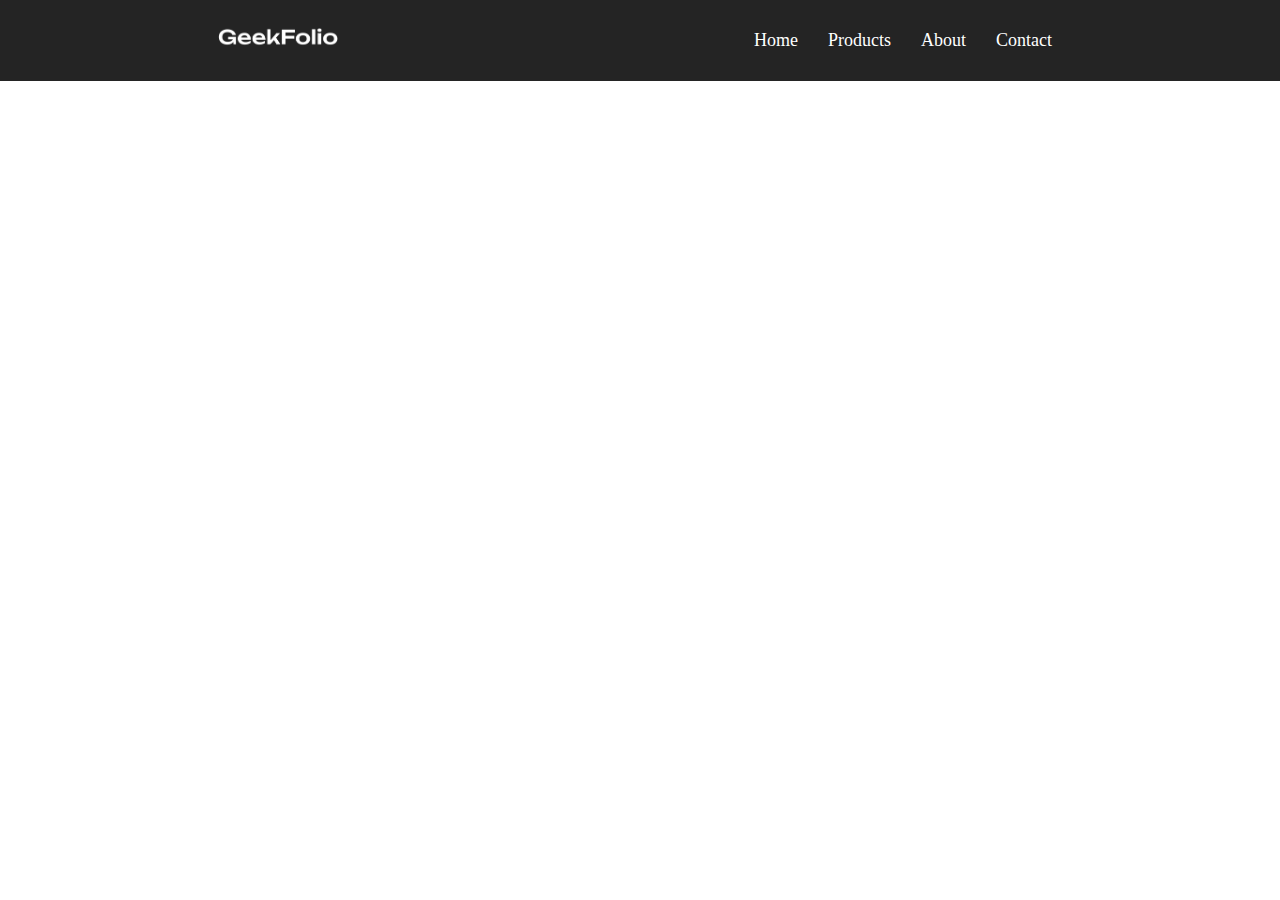
==== index.html @ bf06fa4e "menubar" ====
<!DOCTYPE html>
<html lang="en">
<head>
    <meta charset="UTF-8">
    <meta name="viewport" content="width=device-width, initial-scale=1.0">
    <title>Digital Products</title>
    <link rel="stylesheet" href="style.css">
</head>
<body>
    <head>
        <nav>
            <div class="menu-container">
                <div class="logo">
                    <img class="logo-photo" src="./logo/logo-light.png" alt="">
                </div>
                <div class="menus">
                    <li class="item">Home</li>
                    <li class="item">Products</li>
                    <li class="item">About</li>
                    <li class="item">Contact</li>
                </div>
            </div>
        </nav>
    </head>
    <main>

    </main>
    <footer>

    </footer>
</body>
</html>
---- style.css ----
*{
    margin: 0;
    padding: 0;
}
.menu-container{
    background-color: rgb(36, 36, 36);
    padding: 20px;
    color: white;
    list-style: none;
    display: flex;
    align-items: center;
    justify-content: space-around;
}
.logo-photo{
    width: 120px;
}
.menus{
    display: flex;
}
.item{
    margin-left: 10px;
    padding: 10px;
    font-size: 18px;
}
.item:hover{
    color: chocolate;
    cursor: pointer;
}
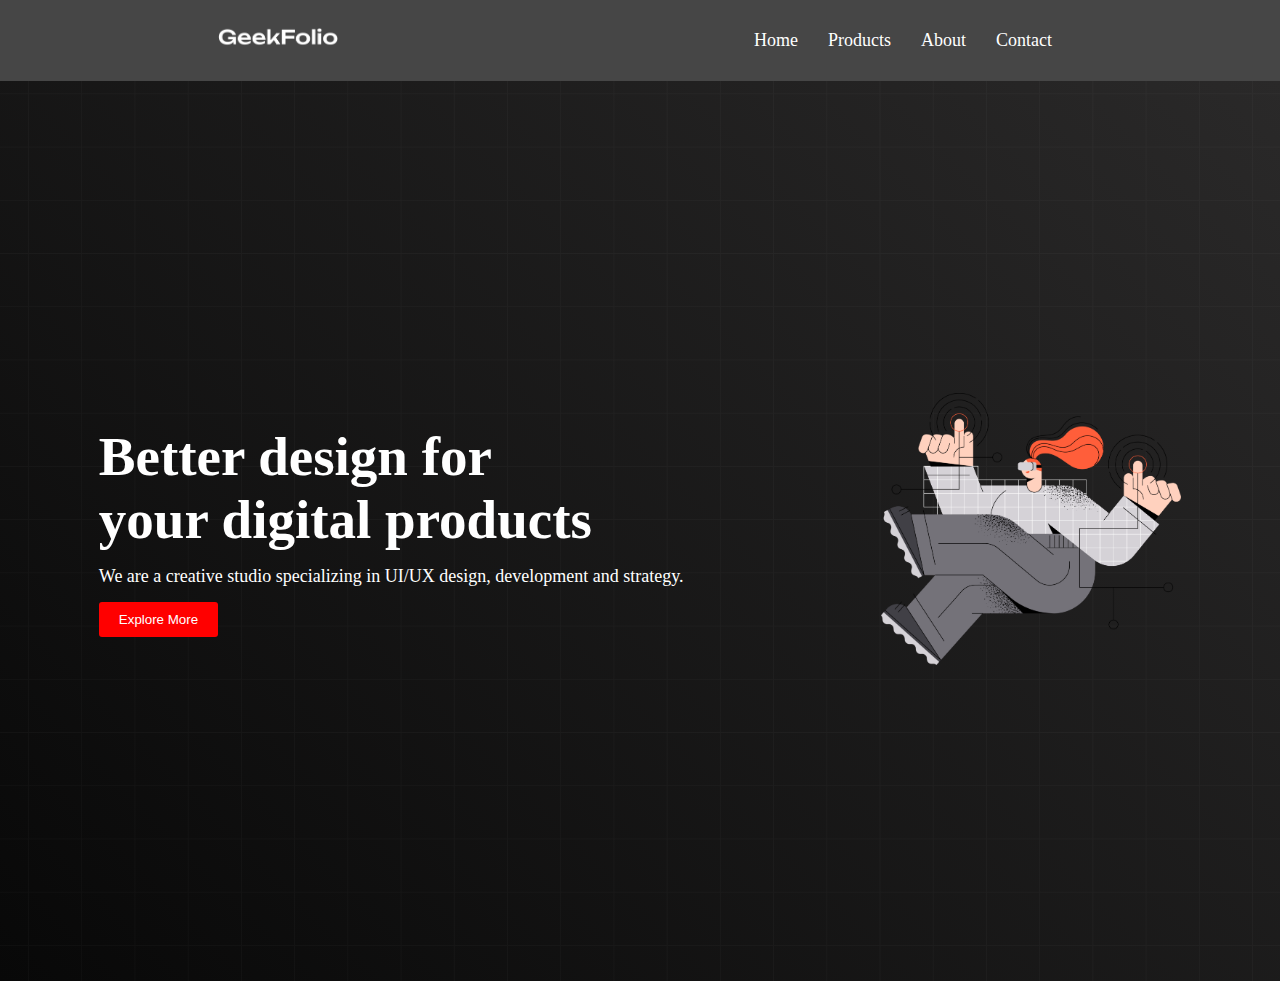
==== commit c38538bc: "banner section" ====
--- a/index.html
+++ b/index.html
@@ -7,7 +7,8 @@
     <link rel="stylesheet" href="style.css">
 </head>
 <body>
-    <head>
+    <!-- This is navbar section. -->
+    <header>
         <nav>
             <div class="menu-container">
                 <div class="logo">
@@ -21,8 +22,22 @@
                 </div>
             </div>
         </nav>
-    </head>
+    </header>
     <main>
+        <!-- this is banner section. -->
+        <section>
+            <div class="banner-container">
+                <div class="banner-text">
+                    <h1 class="title">Better design for <br>
+                        your digital products</h1>
+                    <p class="description">We are a creative studio specializing in UI/UX design, development and strategy.</p>
+                    <button class="btn">Explore More</button>
+                </div>
+                <div class="banner-photo">
+                    <img class="banner-img" src="./images/banner.png" alt="">
+                </div>
+            </div>
+        </section>
 
     </main>
     <footer>
--- a/style.css
+++ b/style.css
@@ -3,7 +3,7 @@
     padding: 0;
 }
 .menu-container{
-    background-color: rgb(36, 36, 36);
+    background-color: rgb(70, 70, 70);
     padding: 20px;
     color: white;
     list-style: none;
@@ -25,4 +25,37 @@
 .item:hover{
     color: chocolate;
     cursor: pointer;
+}
+.banner-container{
+    display: flex;
+    align-items: center;
+    justify-content: space-around;
+    height: 100vh;
+    background-image: url('./images/background.png'), linear-gradient(45deg, rgb(8, 8, 8),rgb(42, 41, 41));
+    color: white;
+    background-position: center;
+    background-size: cover;
+    background-repeat: no-repeat;
+}
+.banner-img{
+    width: 300px;
+}
+.title{
+    font-size: 55px;
+    font-weight: bold;
+}
+.description{
+    font-size: 18px;
+    margin: 15px 0;
+}
+.btn{
+    padding: 10px 20px;
+    background-color: red;
+    color: white;
+    border: none;
+    border-radius: 3px;
+}
+.btn:hover{
+    background-color: green;
+    cursor: pointer;
 }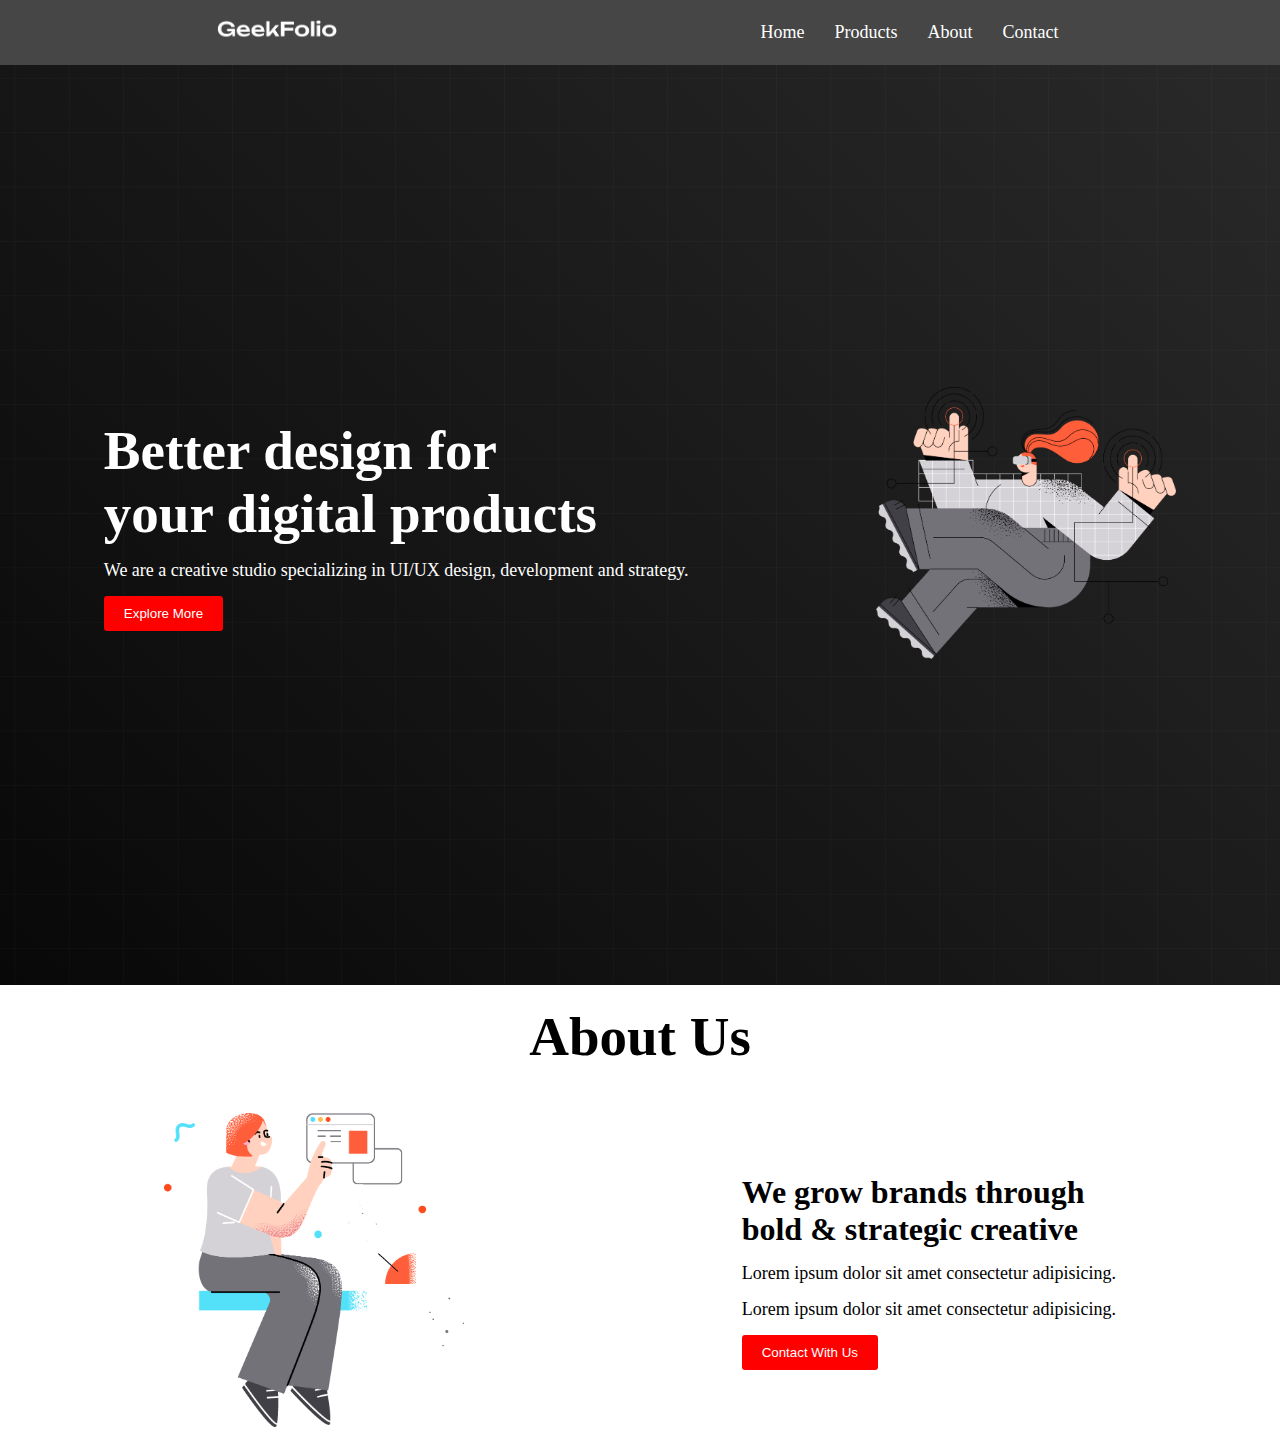
==== commit a271fb2d: "about us section" ====
--- a/index.html
+++ b/index.html
@@ -38,7 +38,22 @@
                 </div>
             </div>
         </section>
-
+        <!-- This is About US section. -->
+        <section>
+            <h1 class="title about-title">About Us</h1>
+            <div class="about-container">
+                <div class="about-tex">
+                    <h1>We grow brands through <br>
+                        bold & strategic creative</h1>
+                    <p class="description">Lorem ipsum dolor sit amet consectetur adipisicing.</p>
+                    <p class="description">Lorem ipsum dolor sit amet consectetur adipisicing.</p>
+                    <button class="btn">Contact With Us</button>
+                </div>
+                <div class="about-photo">
+                    <img class="banner-img" src="./images/section.png" alt="">
+                </div>
+            </div>
+        </section>
     </main>
     <footer>
 
--- a/style.css
+++ b/style.css
@@ -4,7 +4,7 @@
 }
 .menu-container{
     background-color: rgb(70, 70, 70);
-    padding: 20px;
+    padding: 12px;
     color: white;
     list-style: none;
     display: flex;
@@ -13,6 +13,7 @@
 }
 .logo-photo{
     width: 120px;
+    padding: 5px;
 }
 .menus{
     display: flex;
@@ -36,6 +37,7 @@
     background-position: center;
     background-size: cover;
     background-repeat: no-repeat;
+    padding: 10px;
 }
 .banner-img{
     width: 300px;
@@ -58,4 +60,16 @@
 .btn:hover{
     background-color: green;
     cursor: pointer;
+}
+.about-container{
+    display: flex;
+    flex-direction: row-reverse;
+    align-items: center;
+    justify-content: space-around;
+    margin-top: 20px;
+    padding: 25px;
+}
+.about-title{
+    text-align: center;
+    padding-top: 20px;
 }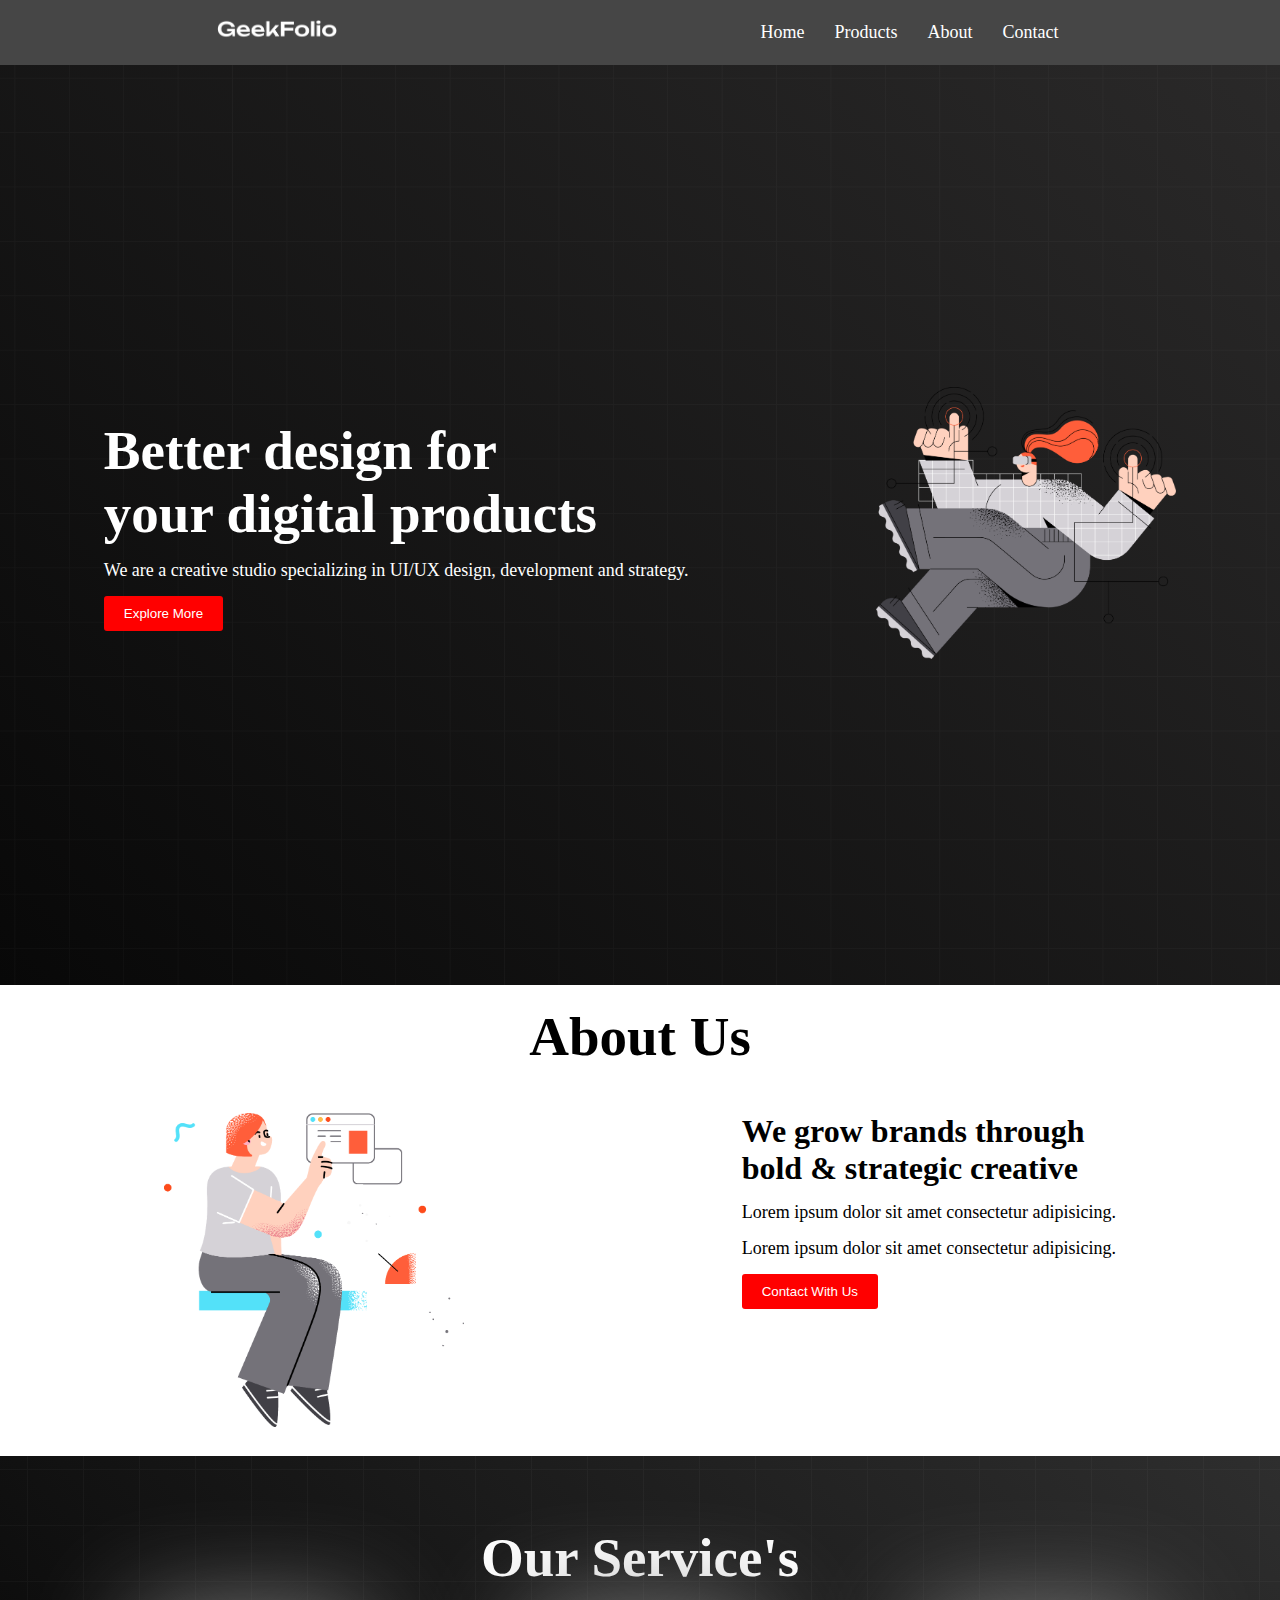
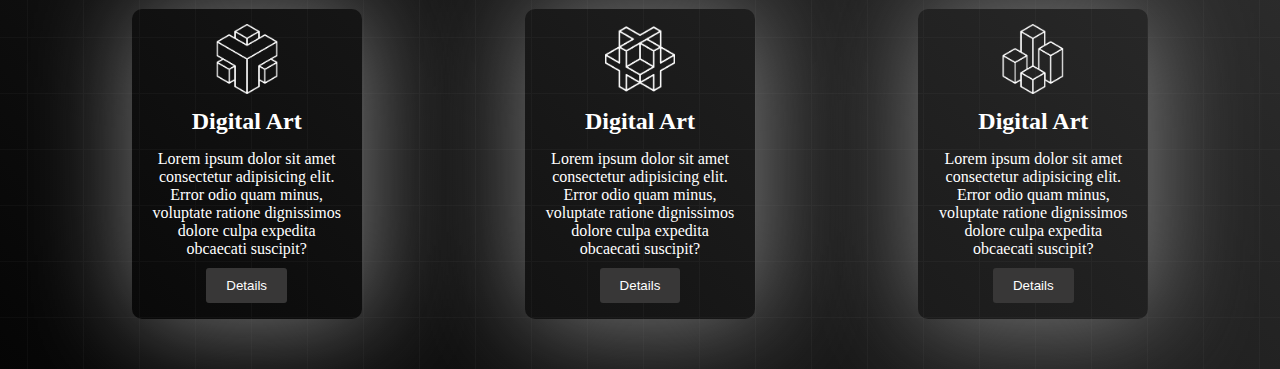
==== commit bb18e3ab: "service section" ====
--- a/index.html
+++ b/index.html
@@ -54,6 +54,32 @@
                 </div>
             </div>
         </section>
+        <!-- This is service section. -->
+        <section>
+            <div class="service-container">
+                <h1 class="title about-title"> Our Service's</h1>
+                <div class="box-container">
+                    <div class="box">
+                        <img class="icon" src="./icon/0.png" alt="">
+                        <h2 class="box-title">Digital Art</h2>
+                        <p class="box-description">Lorem ipsum dolor sit amet consectetur adipisicing elit. Error odio quam minus, voluptate ratione dignissimos dolore culpa expedita obcaecati suscipit?</p>
+                        <button class="btn box-btn">Details</button>
+                    </div>
+                    <div class="box">
+                        <img class="icon" src="./icon/1.png" alt="">
+                        <h2 class="box-title">Digital Art</h2>
+                        <p class="box-description">Lorem ipsum dolor sit amet consectetur adipisicing elit. Error odio quam minus, voluptate ratione dignissimos dolore culpa expedita obcaecati suscipit?</p>
+                        <button class="btn box-btn">Details</button>
+                    </div>
+                    <div class="box">
+                        <img class="icon" src="./icon/2.png" alt="">
+                        <h2 class="box-title">Digital Art</h2>
+                        <p class="box-description">Lorem ipsum dolor sit amet consectetur adipisicing elit. Error odio quam minus, voluptate ratione dignissimos dolore culpa expedita obcaecati suscipit?</p>
+                        <button class="btn box-btn">Details</button>
+                    </div>
+                </div>
+            </div>
+        </section>
     </main>
     <footer>
 
--- a/style.css
+++ b/style.css
@@ -64,7 +64,6 @@
 .about-container{
     display: flex;
     flex-direction: row-reverse;
-    align-items: center;
     justify-content: space-around;
     margin-top: 20px;
     padding: 25px;
@@ -72,4 +71,35 @@
 .about-title{
     text-align: center;
     padding-top: 20px;
+}
+.service-container{
+    background-image: url('./images/background.png'), linear-gradient(45deg, rgb(5, 5, 5), #2e2e2e);
+    color: white;
+    padding: 50px;
+}
+.box-container{
+    display: flex;
+    justify-content: space-around;
+    margin-top: 20px;
+}
+.box{
+    width: 200px;
+    height: 280px;
+    padding: 15px;
+    text-align: center;
+    box-shadow: 4px 2px 105px gray;
+    border-radius: 10px;
+}
+.icon{
+    width: 70px;
+}
+.box-btn{
+    background-color: #383737;
+    margin-top: 5px;
+}
+.box-title{
+    padding: 10px;
+}
+.box-description{
+    padding: 5px;
 }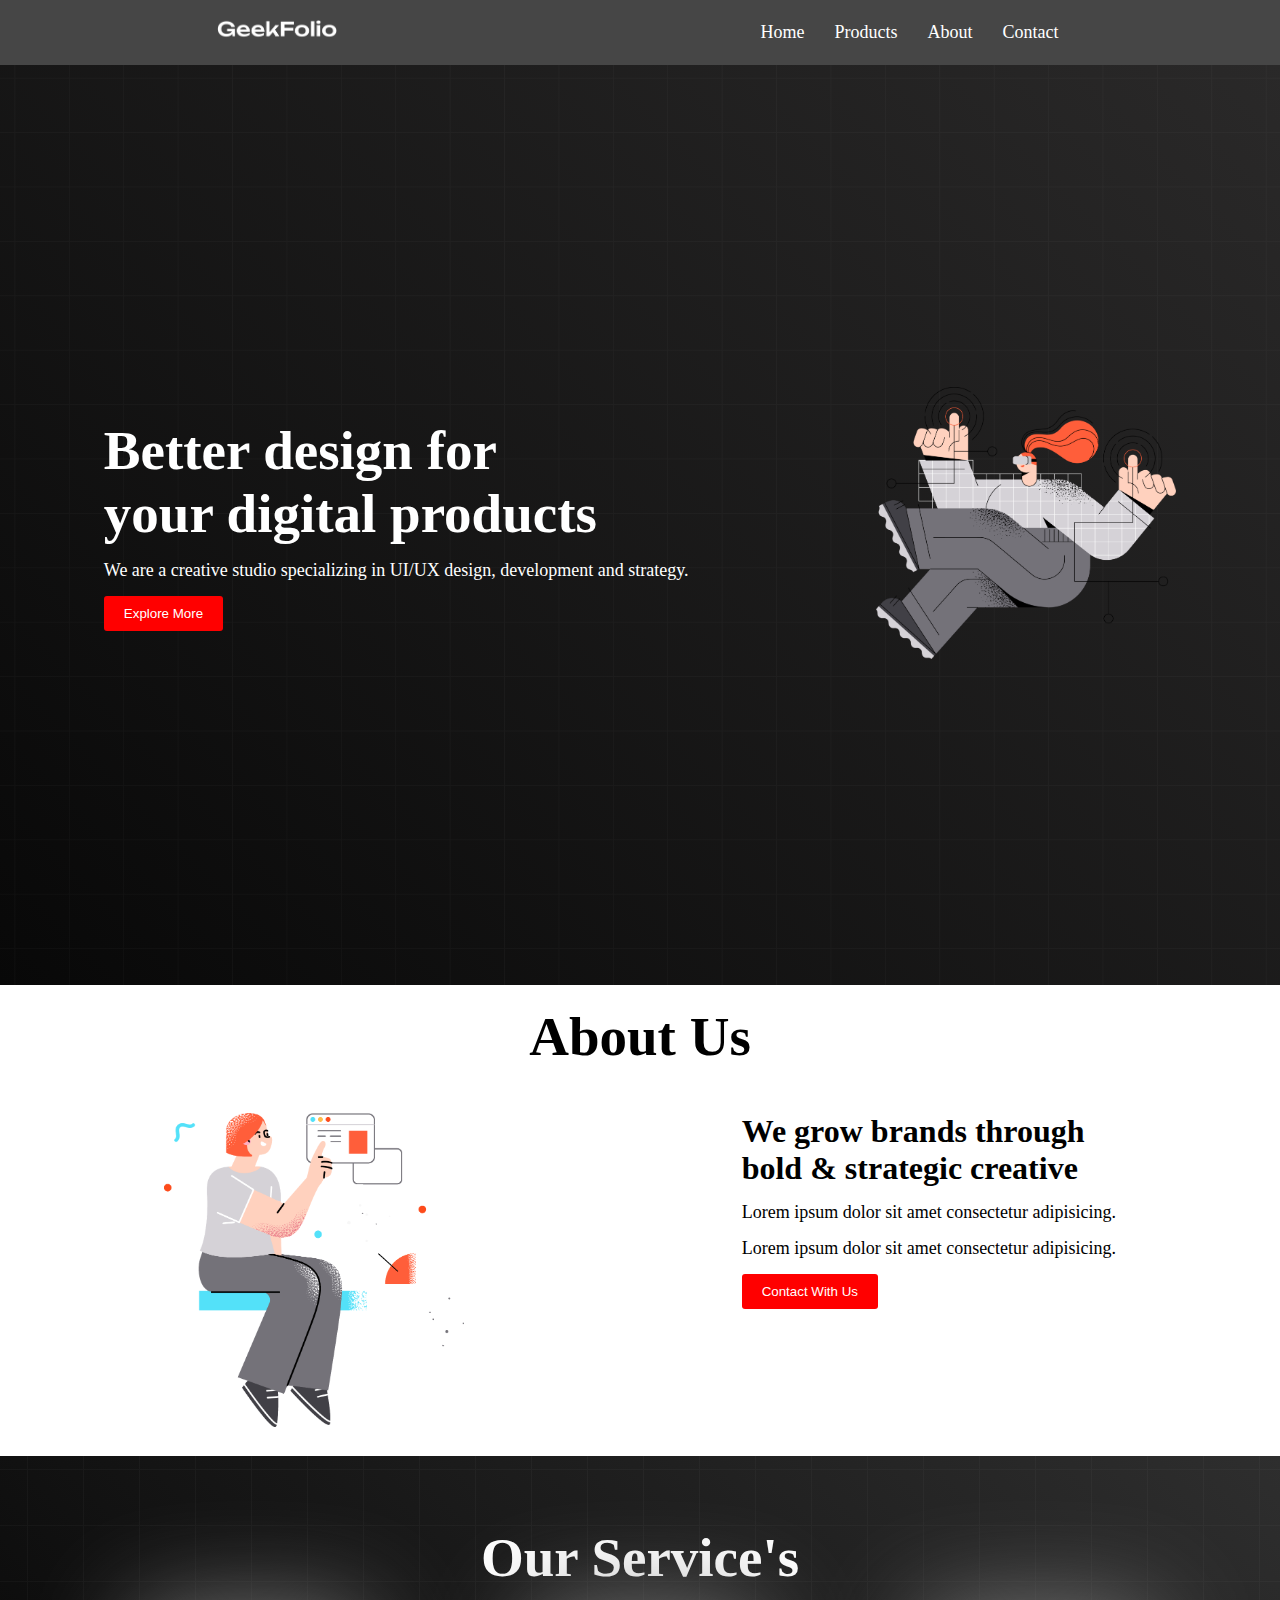
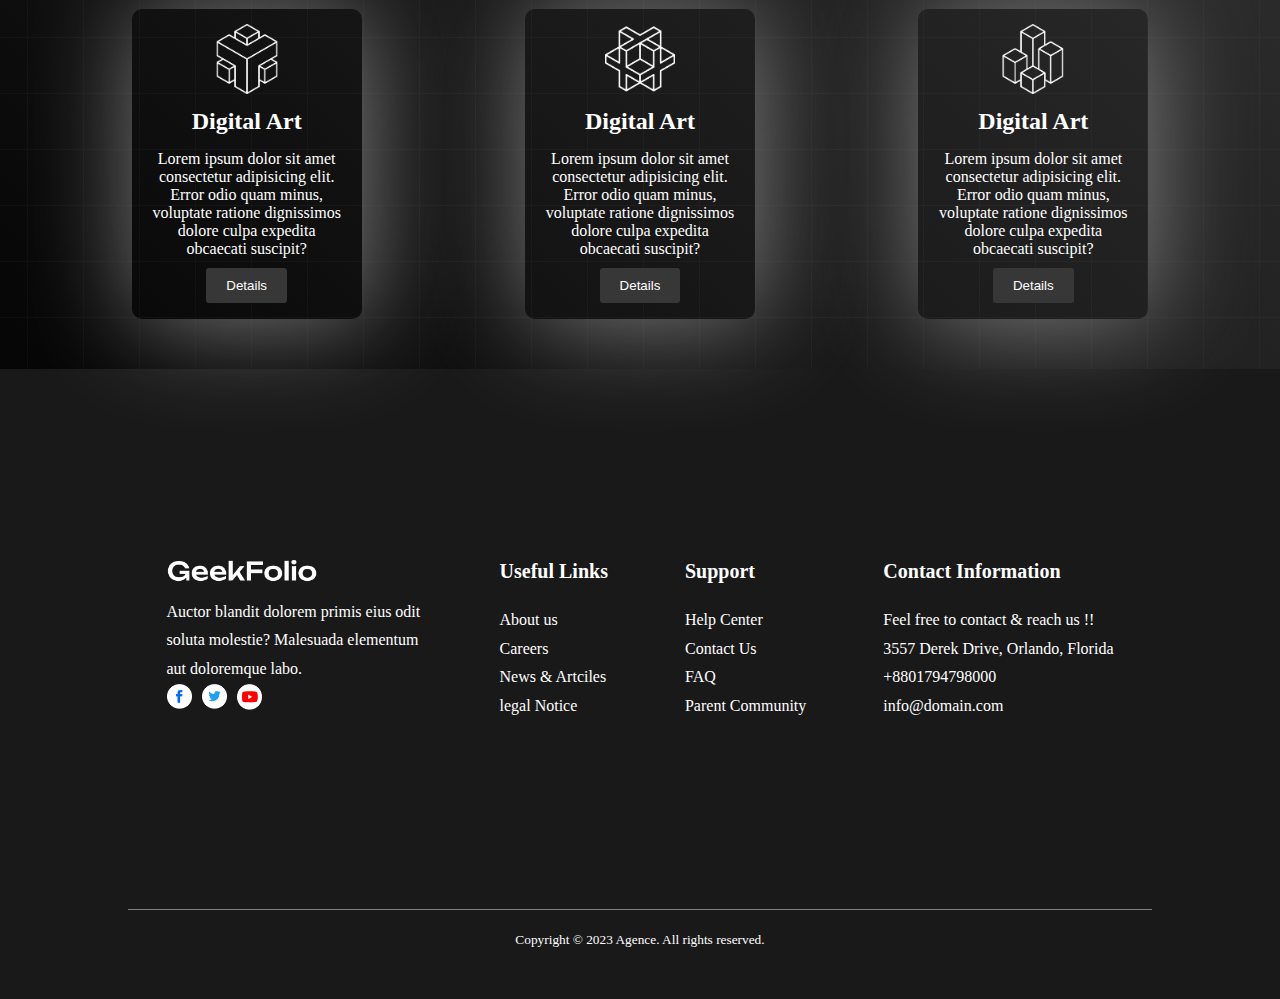
==== commit 1b7d5eee: "footer menu added" ====
--- a/index.html
+++ b/index.html
@@ -81,8 +81,42 @@
             </div>
         </section>
     </main>
-    <footer>
-
+    <footer class="footer">
+        <div class="footer-container">
+            <div class="footer-box">
+                <img class="footer-img" src="logo/logo-light.png" alt="">
+                <p class="footer-description">Auctor blandit dolorem primis eius odit soluta molestie? Malesuada elementum aut doloremque labo.</p>
+                <div class="social-media">
+                    <a href=""><img src="icon/fb.png" alt=""></a>
+                    <a href=""><img src="icon/twitter.png" alt=""></a>
+                    <a href=""><img src="icon/youtube.png" alt=""></a>
+                </div>
+            </div>
+            <div class="useful-link">
+                <h4 class="footer-title">Useful Links</h4>
+                <a href="">About us</a>
+                <a href="">Careers</a>
+                <a href="">News & Artciles</a>
+                <a href="">legal Notice</a>
+            </div>
+            <div class="support">
+                <h4 class="footer-title">Support</h4>
+                <a href="">Help Center</a>
+                <a href="">Contact Us</a>
+                <a href="">FAQ</a>
+                <a href="">Parent Community</a>
+            </div>
+            <div class="contact-info">
+                <h4 class="footer-title">Contact Information</h4>
+                <p>Feel free to contact & reach us !!</p>
+                <p>3557 Derek Drive, Orlando, Florida</p>
+                <p>+8801794798000</p>
+                <p>info@domain.com</p>
+            </div>
+        </div>
+        <p class="copy">
+            <small>Copyright &copy; 2023 Agence. All rights reserved.</small>
+        </p>
     </footer>
 </body>
 </html>--- a/style.css
+++ b/style.css
@@ -102,4 +102,45 @@
 }
 .box-description{
     padding: 5px;
+}
+.footer{
+    background-color: rgba(0, 0, 0, 0.9);
+    color: white;
+    line-height: 1.8em;
+    height: 70vh;
+}
+.footer-container{
+    display: flex;
+    height: 60vh;
+    justify-content: space-around;
+    margin: 0 auto;
+    align-items: center;
+    width: 80%;
+    border-bottom: 1px solid grey;
+}
+.footer-img{
+    width: 150px;
+}
+.footer-box{
+    width: 25%;
+}
+.footer-container a{
+    display: block;
+    color: white;
+    text-decoration: none;
+}
+.social-media{
+    display: flex;
+    gap: 10px;
+}
+.social-media img{
+    width: 25px;
+}
+.footer-title{
+    font-size: 20px;
+    margin-bottom: 20px;
+}
+.copy{
+    text-align: center;
+    padding: 15px;
 }